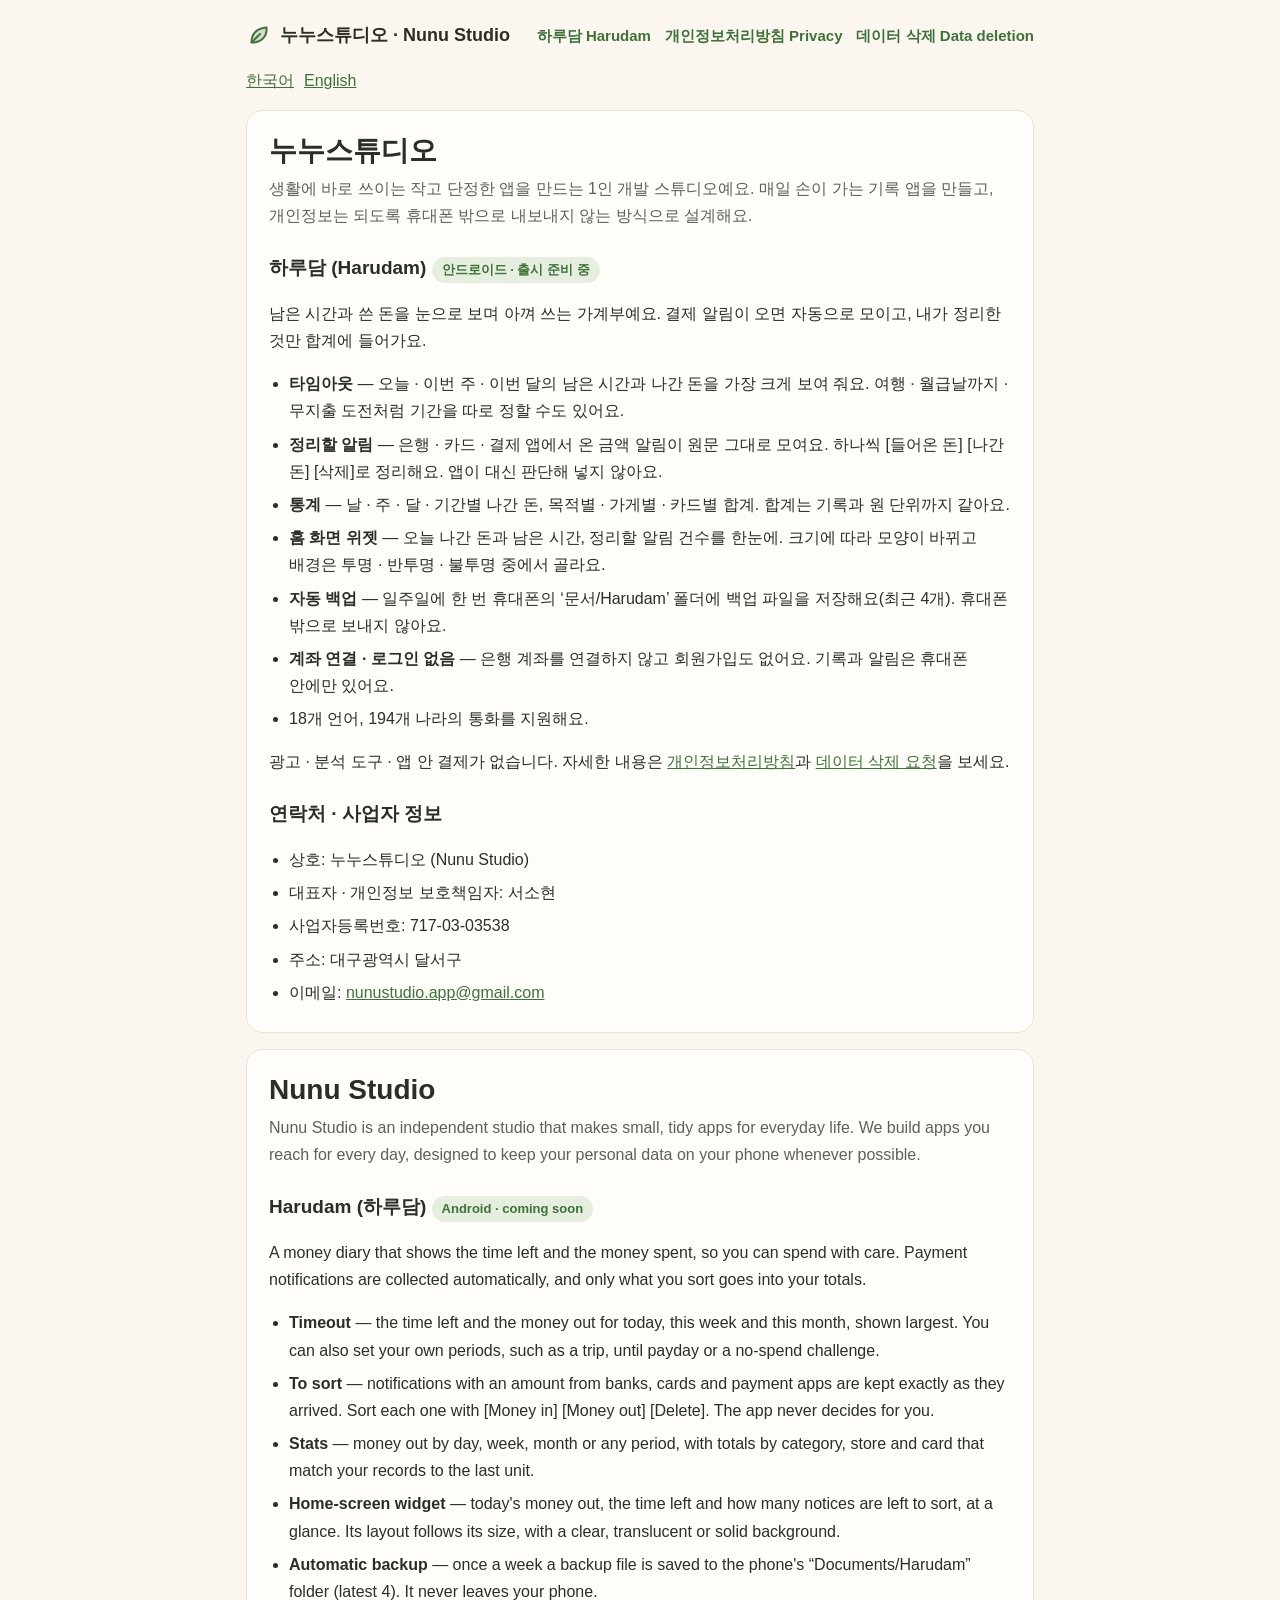
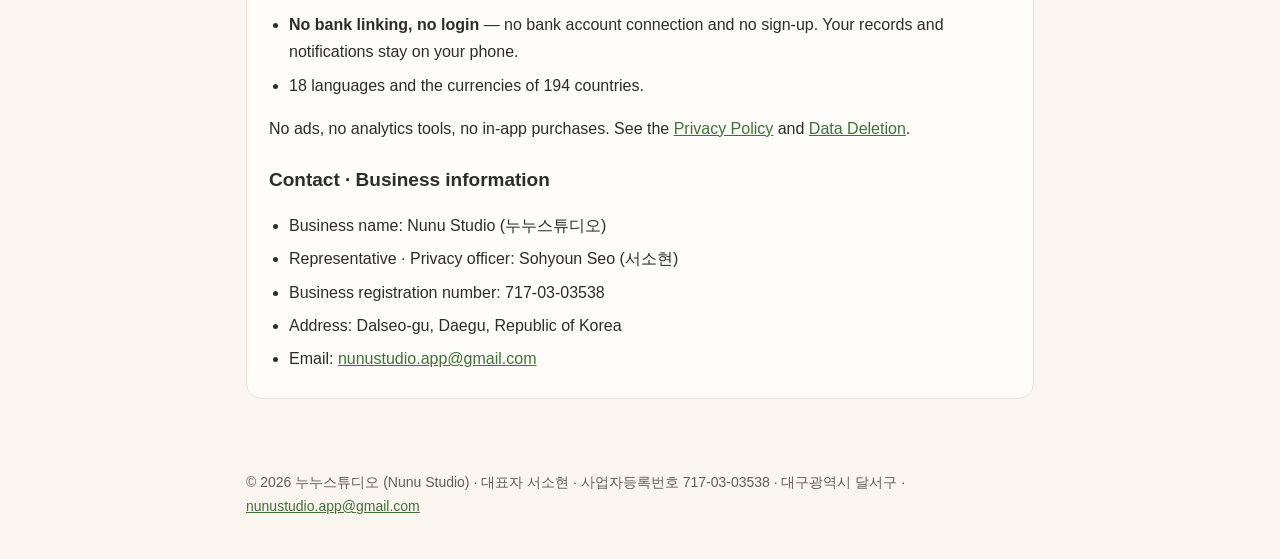
==== index.html @ e02bf1ee "Nunu Studio site: home, Harudam privacy policy (2026-11-15), data deletion" ====
<!doctype html>
<html lang="ko">
<head>
<meta charset="utf-8">
<meta name="viewport" content="width=device-width, initial-scale=1">
<title>누누스튜디오 · Nunu Studio</title>
<meta name="description" content="누누스튜디오(Nunu Studio)는 생활에 바로 쓰이는 작고 단정한 앱을 만드는 1인 개발 스튜디오입니다. 가계부 앱 하루담(Harudam).">
<link rel="stylesheet" href="style.css">
</head>
<body>
<header><a class="brand" href="./"><svg class="leaf" viewBox="0 0 24 24" aria-hidden="true"><path d="M5,19C5,11 10,5.5 19,5C19.5,13.5 14,19 6,19Z" fill="#3F7139" fill-opacity=".2"/><path d="M5,19C5,11 10,5.5 19,5C19.5,13.5 14,19 6,19M5,19L13,11" fill="none" stroke="#3F7139" stroke-width="1.8" stroke-linecap="round" stroke-linejoin="round"/></svg><span>누누스튜디오 · Nunu Studio</span></a>
<nav><a href="#harudam">하루담 Harudam</a><a href="privacy/">개인정보처리방침 Privacy</a><a href="delete-data/">데이터 삭제 Data deletion</a></nav></header>
<main>
<div class="lang"><a href="#ko">한국어</a><a href="#en">English</a></div>
<section id="ko" lang="ko">
<h1>누누스튜디오</h1>
<p class="lead">생활에 바로 쓰이는 작고 단정한 앱을 만드는 1인 개발 스튜디오예요. 매일 손이 가는 기록 앱을 만들고, 개인정보는 되도록 휴대폰 밖으로 내보내지 않는 방식으로 설계해요.</p>
<h2 id="harudam">하루담 (Harudam) <span class="tag">안드로이드 · 출시 준비 중</span></h2>
<p>남은 시간과 쓴 돈을 눈으로 보며 아껴 쓰는 가계부예요. 결제 알림이 오면 자동으로 모이고, 내가 정리한 것만 합계에 들어가요.</p>
<ul>
<li><b>타임아웃</b> — 오늘 · 이번 주 · 이번 달의 남은 시간과 나간 돈을 가장 크게 보여 줘요. 여행 · 월급날까지 · 무지출 도전처럼 기간을 따로 정할 수도 있어요.</li>
<li><b>정리할 알림</b> — 은행 · 카드 · 결제 앱에서 온 금액 알림이 원문 그대로 모여요. 하나씩 [들어온 돈] [나간 돈] [삭제]로 정리해요. 앱이 대신 판단해 넣지 않아요.</li>
<li><b>통계</b> — 날 · 주 · 달 · 기간별 나간 돈, 목적별 · 가게별 · 카드별 합계. 합계는 기록과 원 단위까지 같아요.</li>
<li><b>홈 화면 위젯</b> — 오늘 나간 돈과 남은 시간, 정리할 알림 건수를 한눈에. 크기에 따라 모양이 바뀌고 배경은 투명 · 반투명 · 불투명 중에서 골라요.</li>
<li><b>자동 백업</b> — 일주일에 한 번 휴대폰의 ‘문서/Harudam’ 폴더에 백업 파일을 저장해요(최근 4개). 휴대폰 밖으로 보내지 않아요.</li>
<li><b>계좌 연결 · 로그인 없음</b> — 은행 계좌를 연결하지 않고 회원가입도 없어요. 기록과 알림은 휴대폰 안에만 있어요.</li>
<li>18개 언어, 194개 나라의 통화를 지원해요.</li>
</ul>
<p>광고 · 분석 도구 · 앱 안 결제가 없습니다. 자세한 내용은 <a href="privacy/">개인정보처리방침</a>과 <a href="delete-data/">데이터 삭제 요청</a>을 보세요.</p>
<h2>연락처 · 사업자 정보</h2>
<ul>
<li>상호: 누누스튜디오 (Nunu Studio)</li>
<li>대표자 · 개인정보 보호책임자: 서소현</li>
<li>사업자등록번호: 717-03-03538</li>
<li>주소: 대구광역시 달서구</li>
<li>이메일: <a href="mailto:nunustudio.app@gmail.com">nunustudio.app@gmail.com</a></li>
</ul>
</section>
<section id="en" lang="en">
<h1>Nunu Studio</h1>
<p class="lead">Nunu Studio is an independent studio that makes small, tidy apps for everyday life. We build apps you reach for every day, designed to keep your personal data on your phone whenever possible.</p>
<h2>Harudam (하루담) <span class="tag">Android · coming soon</span></h2>
<p>A money diary that shows the time left and the money spent, so you can spend with care. Payment notifications are collected automatically, and only what you sort goes into your totals.</p>
<ul>
<li><b>Timeout</b> — the time left and the money out for today, this week and this month, shown largest. You can also set your own periods, such as a trip, until payday or a no-spend challenge.</li>
<li><b>To sort</b> — notifications with an amount from banks, cards and payment apps are kept exactly as they arrived. Sort each one with [Money in] [Money out] [Delete]. The app never decides for you.</li>
<li><b>Stats</b> — money out by day, week, month or any period, with totals by category, store and card that match your records to the last unit.</li>
<li><b>Home-screen widget</b> — today's money out, the time left and how many notices are left to sort, at a glance. Its layout follows its size, with a clear, translucent or solid background.</li>
<li><b>Automatic backup</b> — once a week a backup file is saved to the phone's “Documents/Harudam” folder (latest 4). It never leaves your phone.</li>
<li><b>No bank linking, no login</b> — no bank account connection and no sign-up. Your records and notifications stay on your phone.</li>
<li>18 languages and the currencies of 194 countries.</li>
</ul>
<p>No ads, no analytics tools, no in-app purchases. See the <a href="privacy/#en">Privacy Policy</a> and <a href="delete-data/#en">Data Deletion</a>.</p>
<h2>Contact · Business information</h2>
<ul>
<li>Business name: Nunu Studio (누누스튜디오)</li>
<li>Representative · Privacy officer: Sohyoun Seo (서소현)</li>
<li>Business registration number: 717-03-03538</li>
<li>Address: Dalseo-gu, Daegu, Republic of Korea</li>
<li>Email: <a href="mailto:nunustudio.app@gmail.com">nunustudio.app@gmail.com</a></li>
</ul>
</section>
</main>
<footer>© 2026 누누스튜디오 (Nunu Studio) · 대표자 서소현 · 사업자등록번호 717-03-03538 · 대구광역시 달서구 · <a href="mailto:nunustudio.app@gmail.com">nunustudio.app@gmail.com</a></footer>
</body>
</html>
---- style.css ----
:root{--bg:#FBF7F0;--card:#FFFDF9;--line:#ECE3D4;--ink:#2B2E26;--soft:#5E6157;--green:#3F7139;--greenSoft:#E6EFDF}
*{box-sizing:border-box}
body{word-break:keep-all;overflow-wrap:anywhere;margin:0;background:var(--bg);color:var(--ink);font:16px/1.7 -apple-system,BlinkMacSystemFont,"Apple SD Gothic Neo","Malgun Gothic","Segoe UI",Roboto,sans-serif}
a{color:var(--green)}
header{max-width:820px;margin:0 auto;padding:20px 16px 0;display:flex;align-items:center;gap:10px;flex-wrap:wrap}
header .brand{display:flex;align-items:center;gap:8px;font-weight:700;font-size:18px;text-decoration:none;color:var(--ink)}
header nav{margin-left:auto;display:flex;gap:14px;flex-wrap:wrap;font-size:15px}
header nav a{text-decoration:none;font-weight:600}
main{max-width:820px;margin:0 auto;padding:8px 16px 56px}
section{background:var(--card);border:1px solid var(--line);border-radius:16px;padding:22px 22px 10px;margin:16px 0}
h1{font-size:28px;line-height:1.3;margin:0 0 6px}h2{font-size:19px;margin:22px 0 6px}h3{font-size:16px;margin:16px 0 4px}
.lead{color:var(--soft);margin:0 0 12px}
.tag{display:inline-block;background:var(--greenSoft);color:var(--green);border-radius:999px;padding:2px 10px;font-size:13px;font-weight:600}
ul{padding-left:20px}li{margin:6px 0}
.lang{display:flex;gap:10px;margin:8px 0 0}
footer{max-width:820px;margin:0 auto;padding:0 16px 40px;color:var(--soft);font-size:14px}
.leaf{width:26px;height:26px}
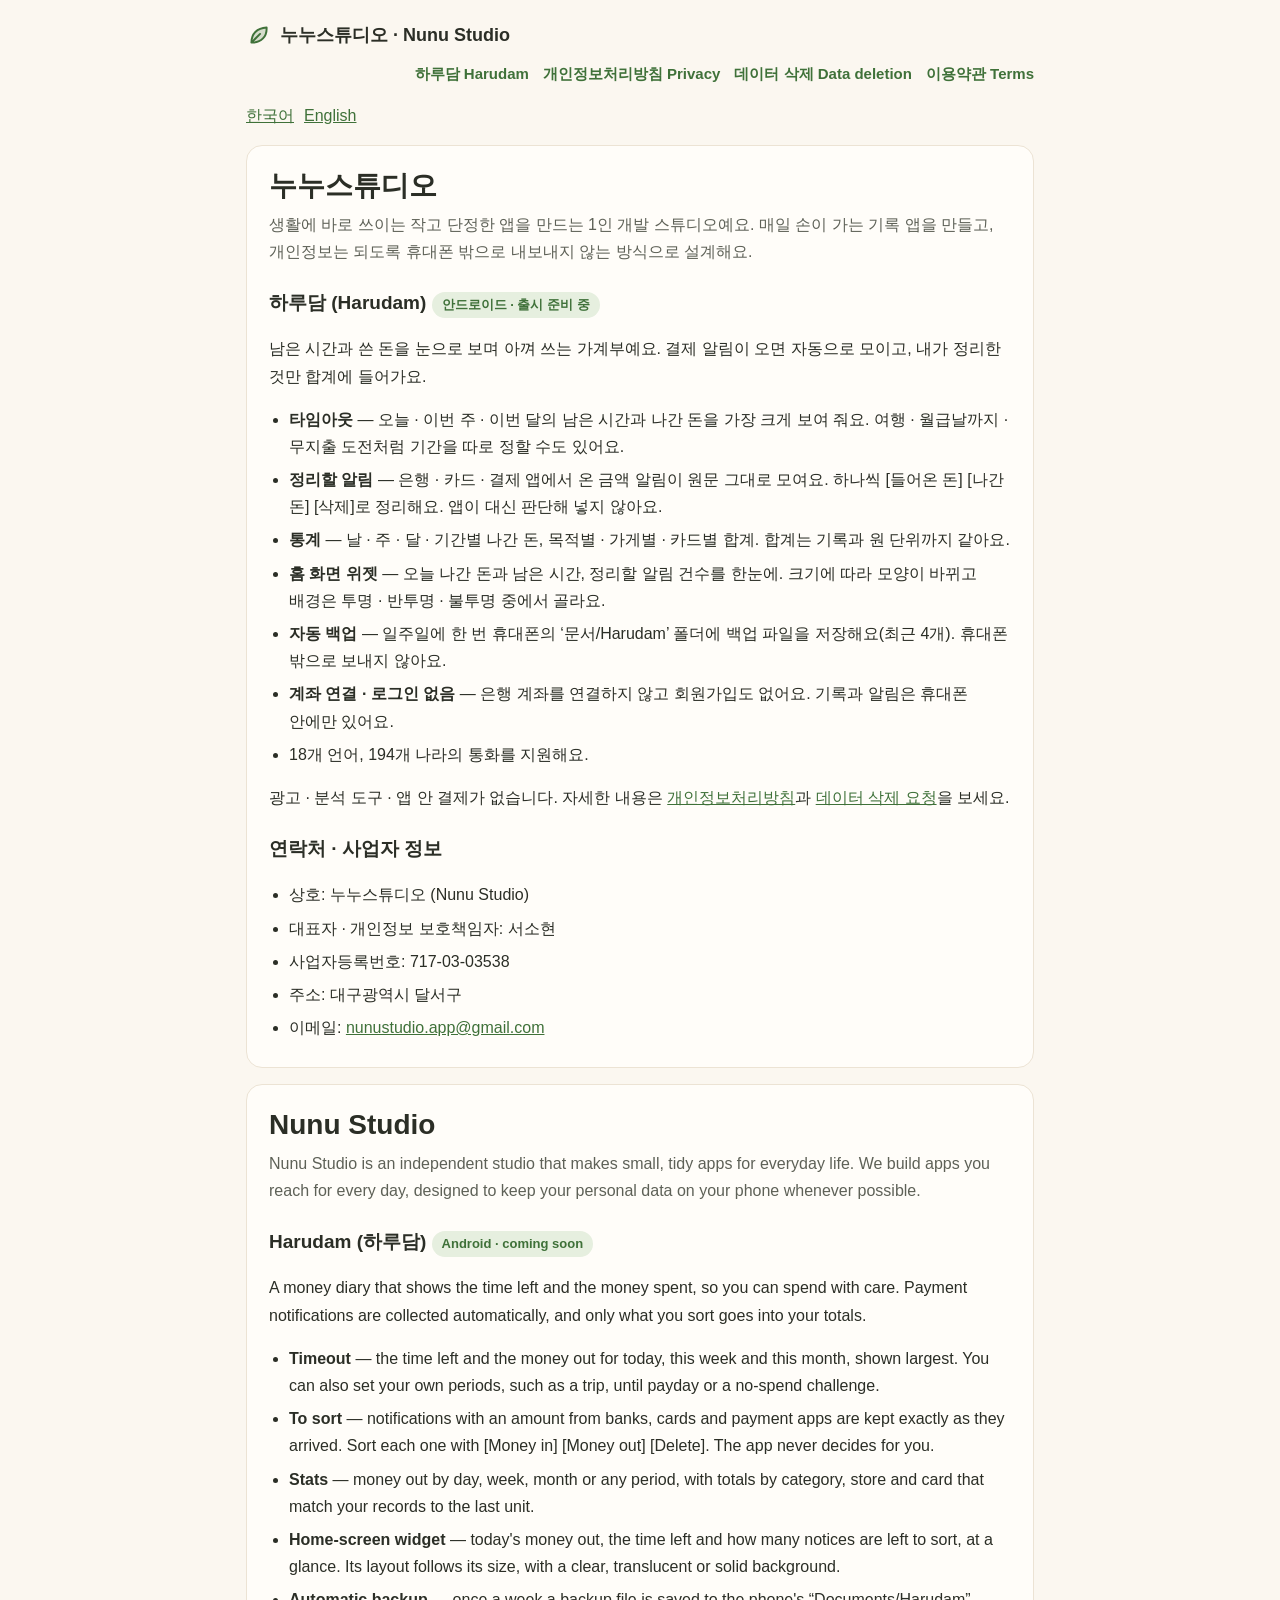
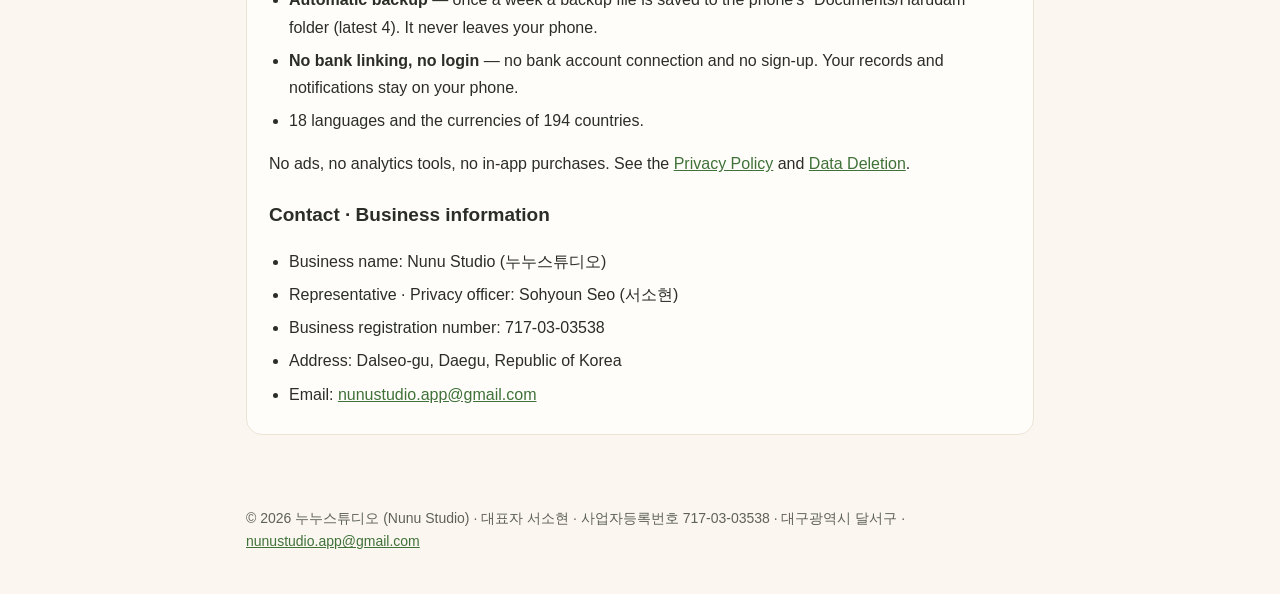
==== commit 63b519e1: "Terms of service (free version), privacy policy deletion link to this site Co-Authored-By: Claude Op" ====
--- a/index.html
+++ b/index.html
@@ -9,7 +9,7 @@
 </head>
 <body>
 <header><a class="brand" href="./"><svg class="leaf" viewBox="0 0 24 24" aria-hidden="true"><path d="M5,19C5,11 10,5.5 19,5C19.5,13.5 14,19 6,19Z" fill="#3F7139" fill-opacity=".2"/><path d="M5,19C5,11 10,5.5 19,5C19.5,13.5 14,19 6,19M5,19L13,11" fill="none" stroke="#3F7139" stroke-width="1.8" stroke-linecap="round" stroke-linejoin="round"/></svg><span>누누스튜디오 · Nunu Studio</span></a>
-<nav><a href="#harudam">하루담 Harudam</a><a href="privacy/">개인정보처리방침 Privacy</a><a href="delete-data/">데이터 삭제 Data deletion</a></nav></header>
+<nav><a href="#harudam">하루담 Harudam</a><a href="privacy/">개인정보처리방침 Privacy</a><a href="delete-data/">데이터 삭제 Data deletion</a><a href="terms/">이용약관 Terms</a></nav></header>
 <main>
 <div class="lang"><a href="#ko">한국어</a><a href="#en">English</a></div>
 <section id="ko" lang="ko">
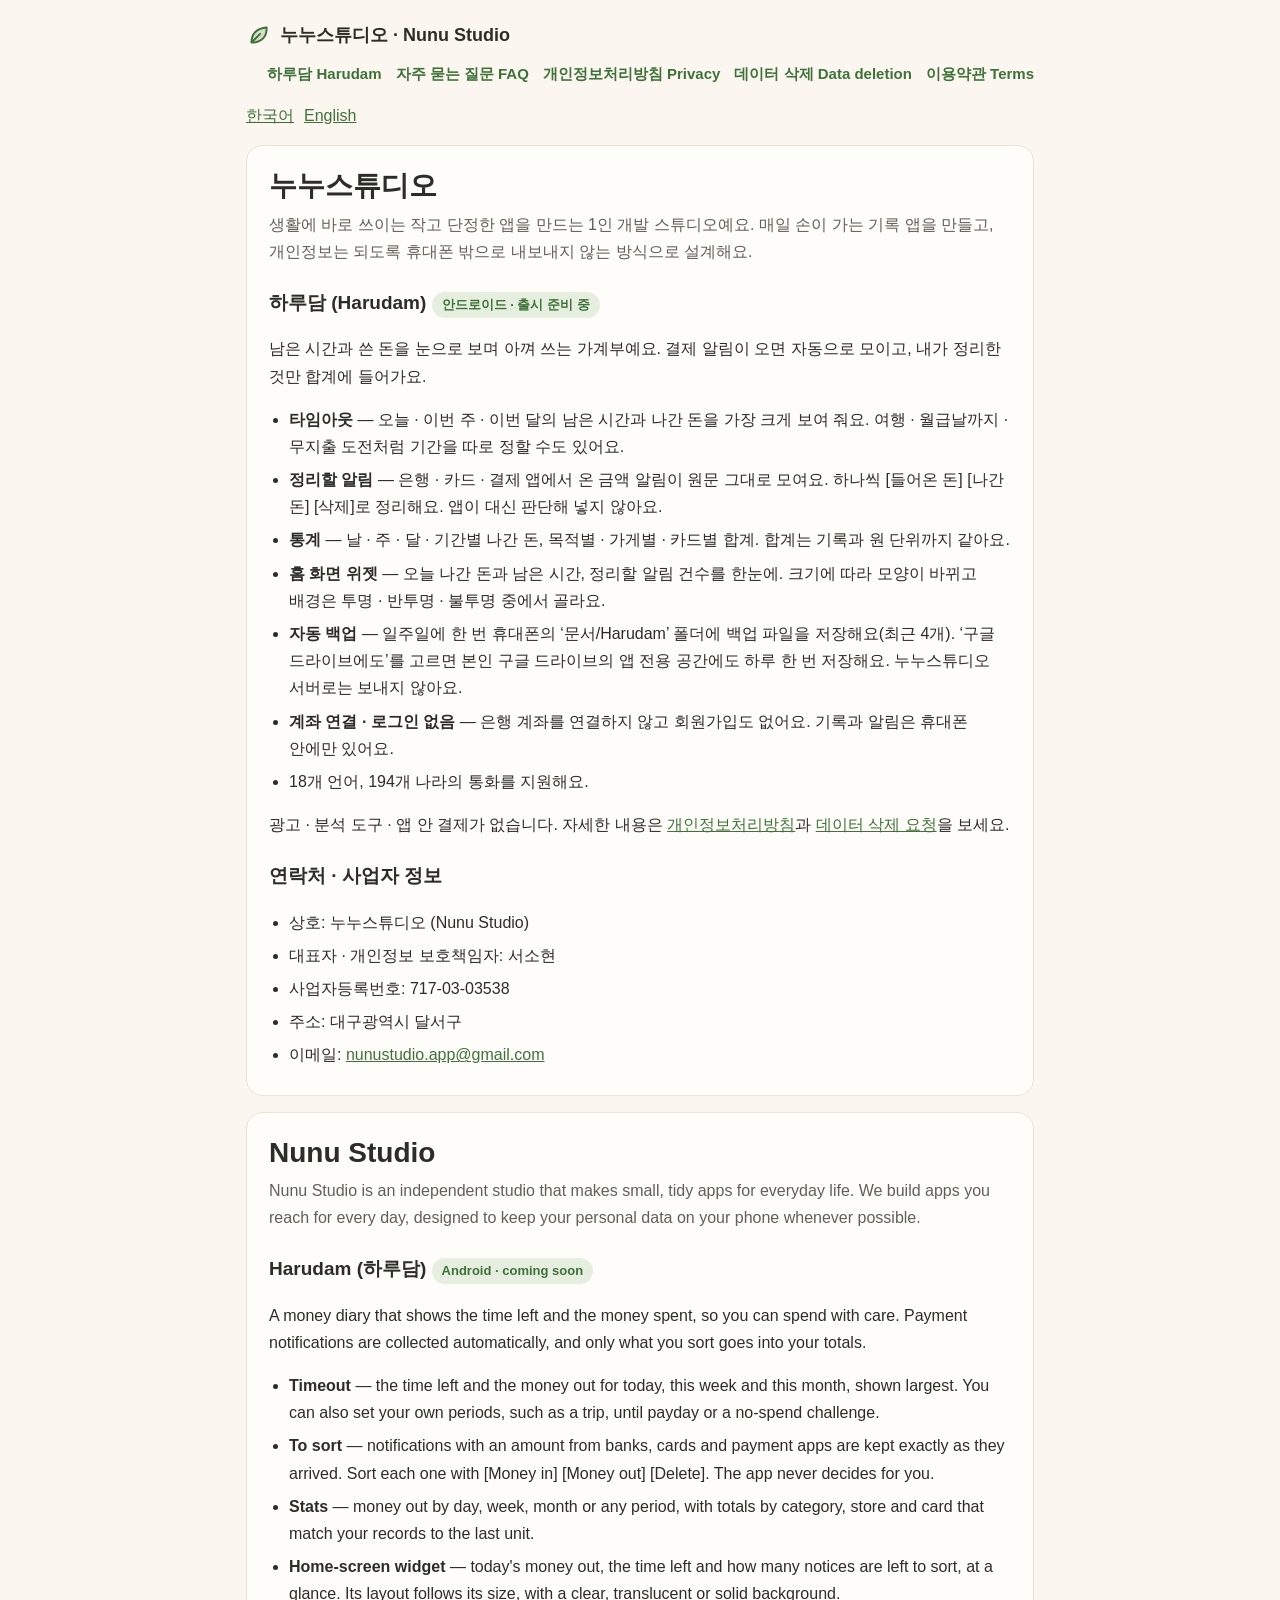
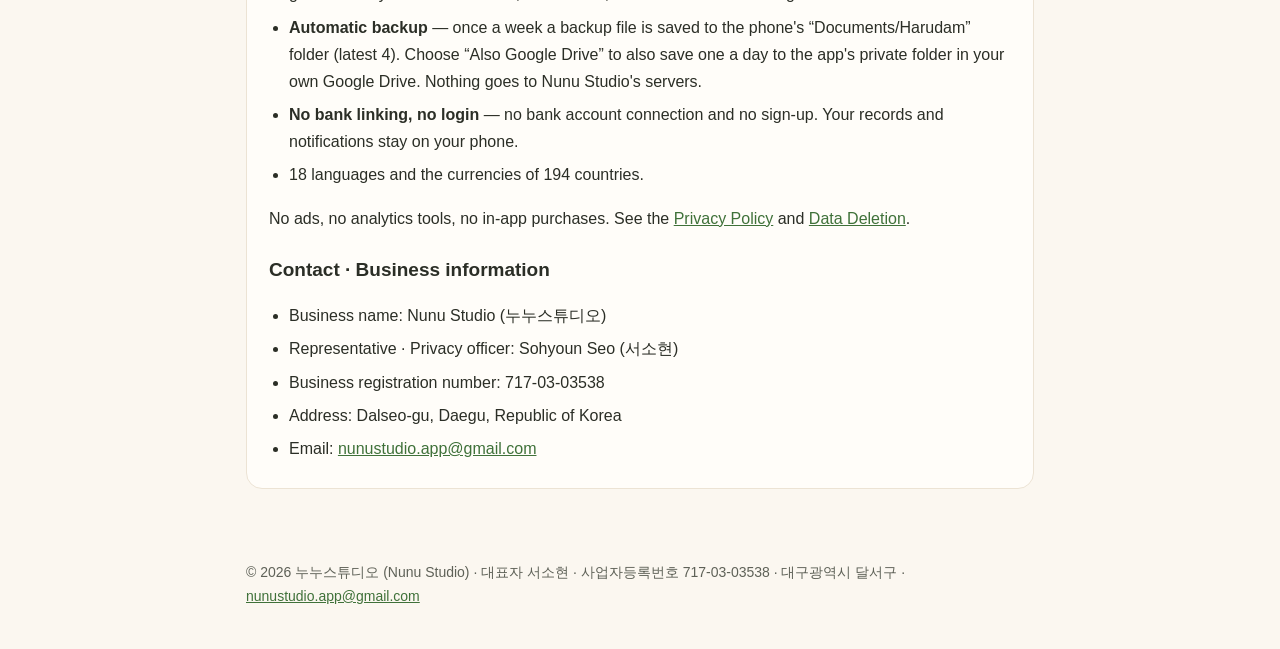
==== commit 41080fae: "FAQ page; privacy policy: recognition reports; home: FAQ link and Drive backup" ====
--- a/index.html
+++ b/index.html
@@ -9,7 +9,7 @@
 </head>
 <body>
 <header><a class="brand" href="./"><svg class="leaf" viewBox="0 0 24 24" aria-hidden="true"><path d="M5,19C5,11 10,5.5 19,5C19.5,13.5 14,19 6,19Z" fill="#3F7139" fill-opacity=".2"/><path d="M5,19C5,11 10,5.5 19,5C19.5,13.5 14,19 6,19M5,19L13,11" fill="none" stroke="#3F7139" stroke-width="1.8" stroke-linecap="round" stroke-linejoin="round"/></svg><span>누누스튜디오 · Nunu Studio</span></a>
-<nav><a href="#harudam">하루담 Harudam</a><a href="privacy/">개인정보처리방침 Privacy</a><a href="delete-data/">데이터 삭제 Data deletion</a><a href="terms/">이용약관 Terms</a></nav></header>
+<nav><a href="#harudam">하루담 Harudam</a><a href="faq/">자주 묻는 질문 FAQ</a><a href="privacy/">개인정보처리방침 Privacy</a><a href="delete-data/">데이터 삭제 Data deletion</a><a href="terms/">이용약관 Terms</a></nav></header>
 <main>
 <div class="lang"><a href="#ko">한국어</a><a href="#en">English</a></div>
 <section id="ko" lang="ko">
@@ -22,7 +22,7 @@
 <li><b>정리할 알림</b> — 은행 · 카드 · 결제 앱에서 온 금액 알림이 원문 그대로 모여요. 하나씩 [들어온 돈] [나간 돈] [삭제]로 정리해요. 앱이 대신 판단해 넣지 않아요.</li>
 <li><b>통계</b> — 날 · 주 · 달 · 기간별 나간 돈, 목적별 · 가게별 · 카드별 합계. 합계는 기록과 원 단위까지 같아요.</li>
 <li><b>홈 화면 위젯</b> — 오늘 나간 돈과 남은 시간, 정리할 알림 건수를 한눈에. 크기에 따라 모양이 바뀌고 배경은 투명 · 반투명 · 불투명 중에서 골라요.</li>
-<li><b>자동 백업</b> — 일주일에 한 번 휴대폰의 ‘문서/Harudam’ 폴더에 백업 파일을 저장해요(최근 4개). 휴대폰 밖으로 보내지 않아요.</li>
+<li><b>자동 백업</b> — 일주일에 한 번 휴대폰의 ‘문서/Harudam’ 폴더에 백업 파일을 저장해요(최근 4개). ‘구글 드라이브에도’를 고르면 본인 구글 드라이브의 앱 전용 공간에도 하루 한 번 저장해요. 누누스튜디오 서버로는 보내지 않아요.</li>
 <li><b>계좌 연결 · 로그인 없음</b> — 은행 계좌를 연결하지 않고 회원가입도 없어요. 기록과 알림은 휴대폰 안에만 있어요.</li>
 <li>18개 언어, 194개 나라의 통화를 지원해요.</li>
 </ul>
@@ -46,7 +46,7 @@
 <li><b>To sort</b> — notifications with an amount from banks, cards and payment apps are kept exactly as they arrived. Sort each one with [Money in] [Money out] [Delete]. The app never decides for you.</li>
 <li><b>Stats</b> — money out by day, week, month or any period, with totals by category, store and card that match your records to the last unit.</li>
 <li><b>Home-screen widget</b> — today's money out, the time left and how many notices are left to sort, at a glance. Its layout follows its size, with a clear, translucent or solid background.</li>
-<li><b>Automatic backup</b> — once a week a backup file is saved to the phone's “Documents/Harudam” folder (latest 4). It never leaves your phone.</li>
+<li><b>Automatic backup</b> — once a week a backup file is saved to the phone's “Documents/Harudam” folder (latest 4). Choose “Also Google Drive” to also save one a day to the app's private folder in your own Google Drive. Nothing goes to Nunu Studio's servers.</li>
 <li><b>No bank linking, no login</b> — no bank account connection and no sign-up. Your records and notifications stay on your phone.</li>
 <li>18 languages and the currencies of 194 countries.</li>
 </ul>
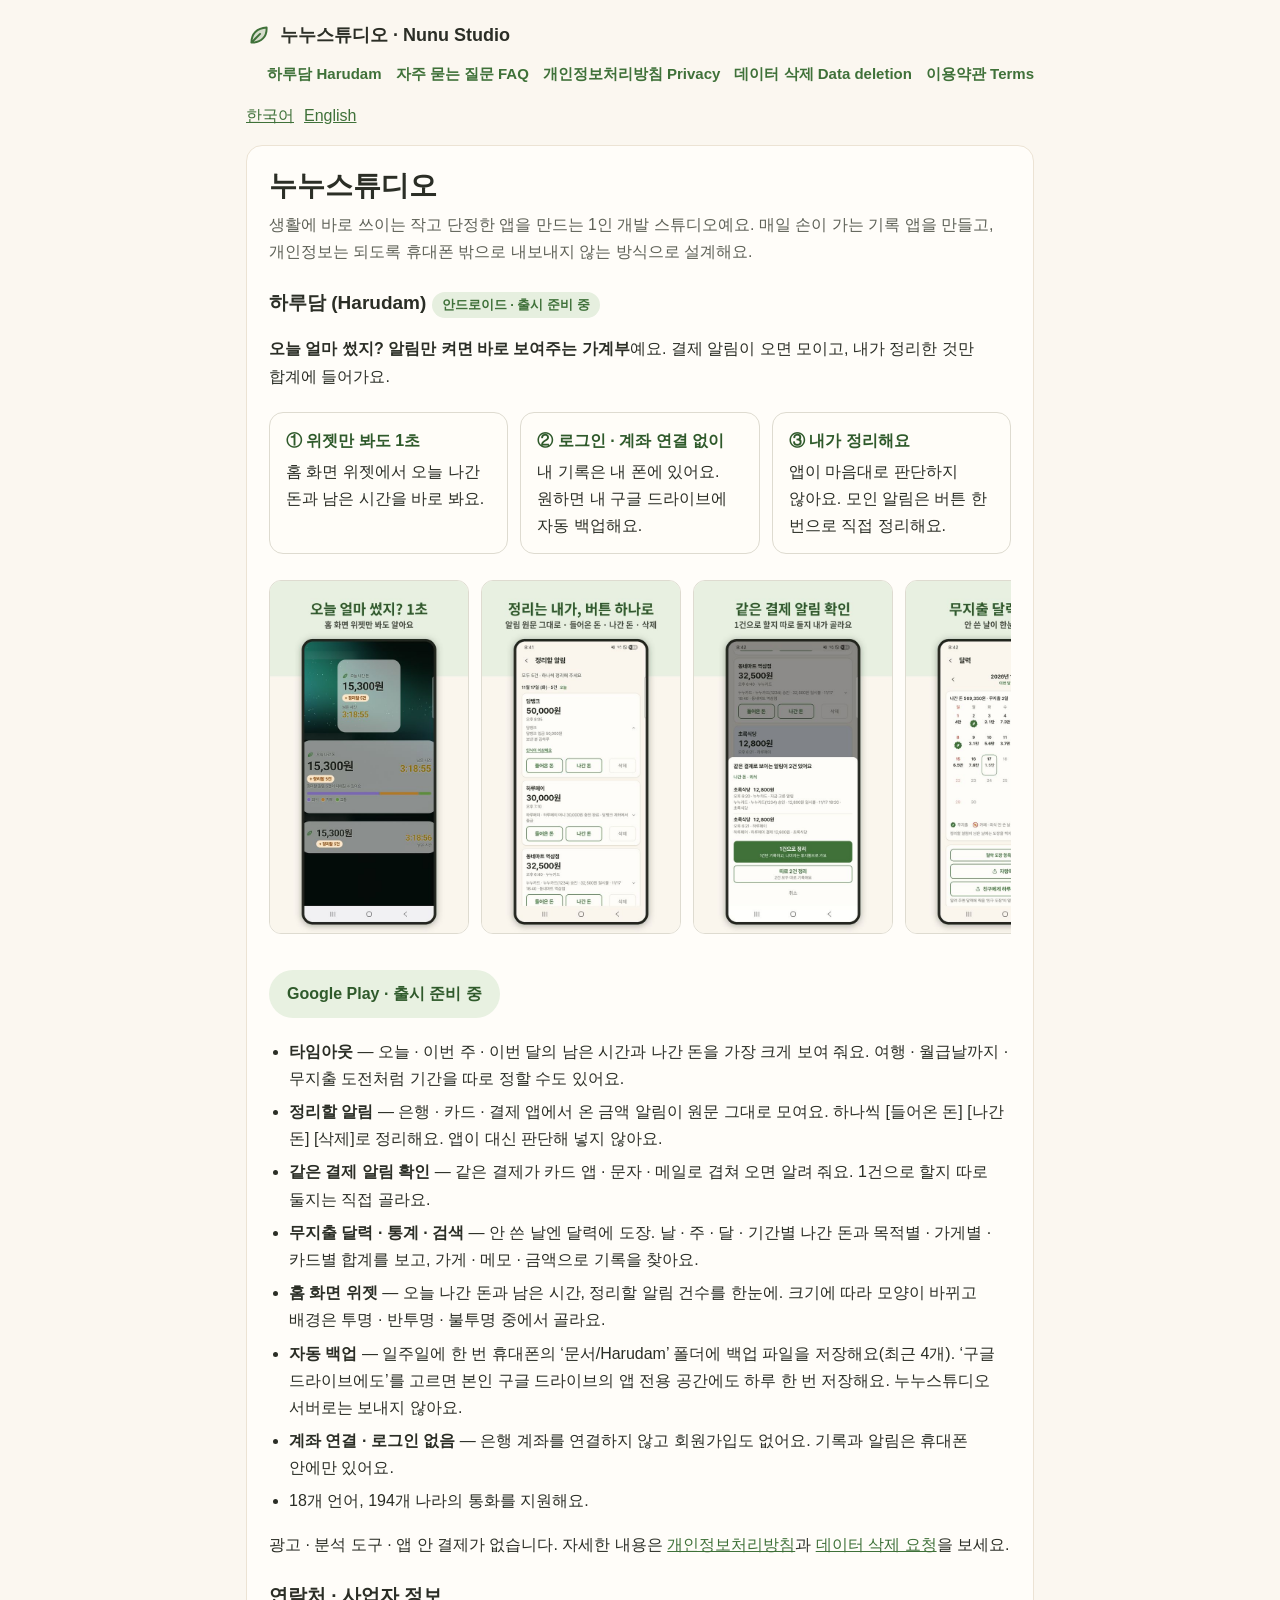
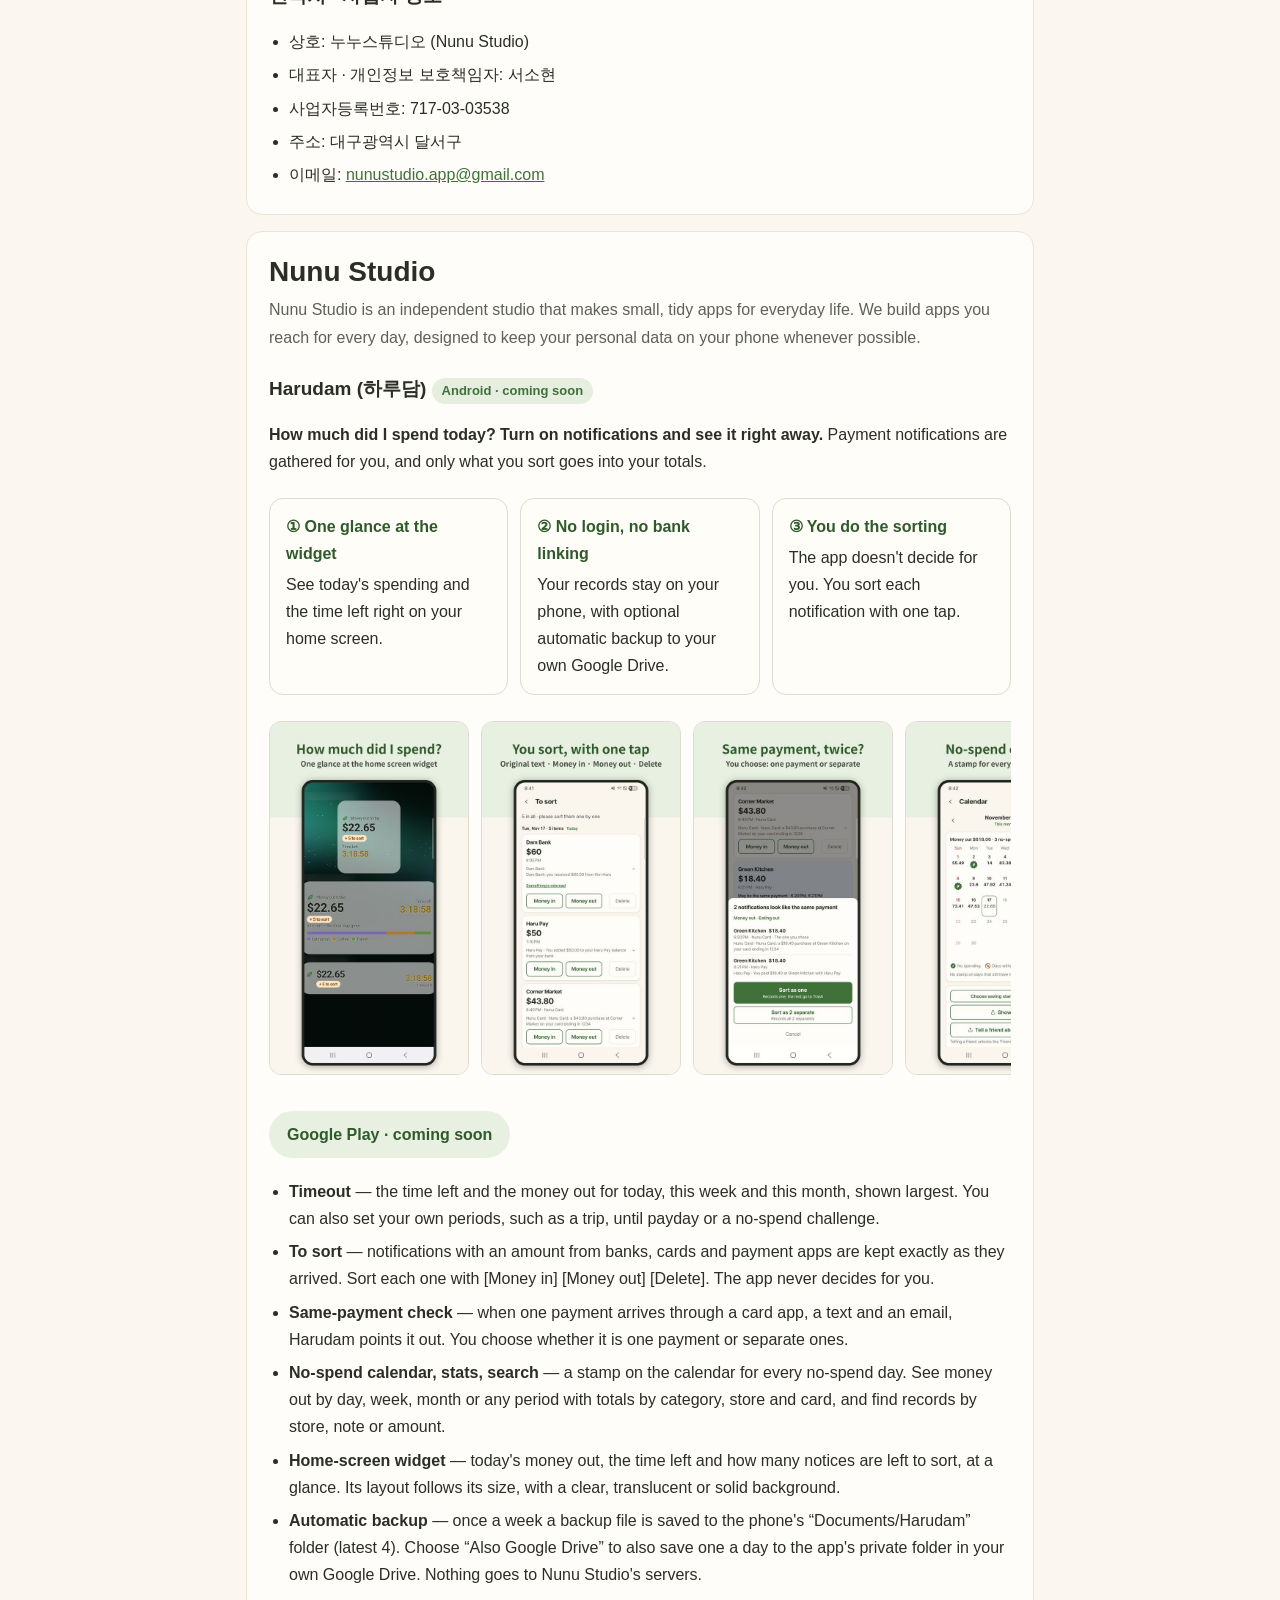
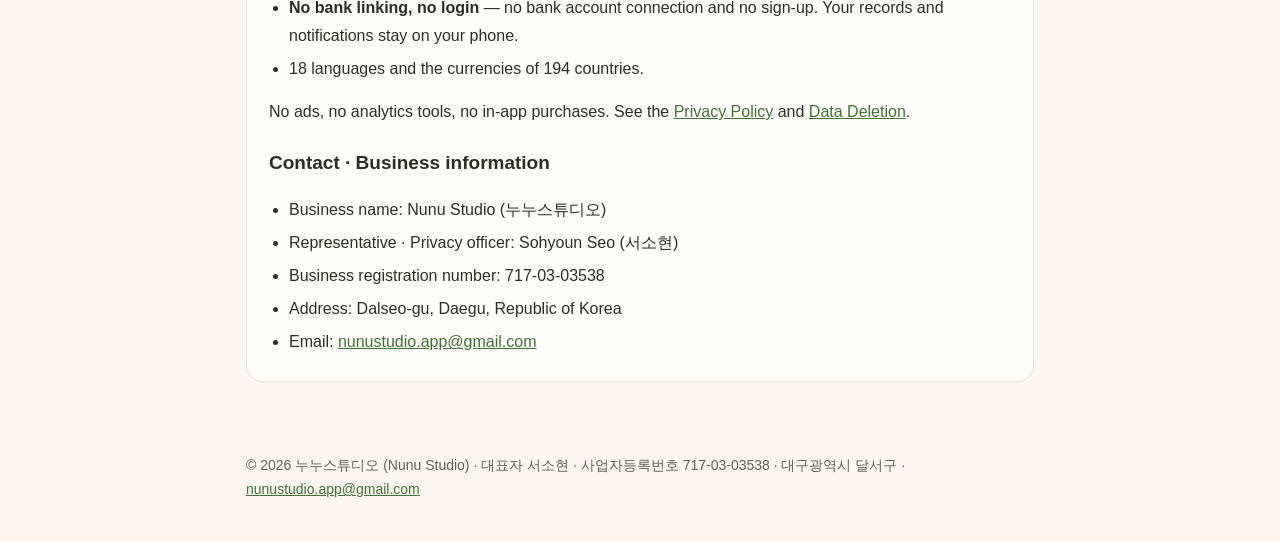
==== commit ceff65b3: "하루담 소개: 강점 3가지, 스크린샷 4장(한·영), Play 버튼 자리(출시 후 연결) Co-Authored-By: Claude Fable 5.2 <noreply@anthropi" ====
--- a/index.html
+++ b/index.html
@@ -4,8 +4,16 @@
 <meta charset="utf-8">
 <meta name="viewport" content="width=device-width, initial-scale=1">
 <title>누누스튜디오 · Nunu Studio</title>
-<meta name="description" content="누누스튜디오(Nunu Studio)는 생활에 바로 쓰이는 작고 단정한 앱을 만드는 1인 개발 스튜디오입니다. 가계부 앱 하루담(Harudam).">
+<meta name="description" content="누누스튜디오(Nunu Studio)는 생활에 바로 쓰이는 작고 단정한 앱을 만드는 1인 개발 스튜디오입니다. 하루담(Harudam) — 오늘 얼마 썼지? 알림만 켜면 바로 보여주는 가계부.">
 <link rel="stylesheet" href="style.css">
+<style>
+.strengths{display:grid;grid-template-columns:repeat(auto-fit,minmax(200px,1fr));gap:12px;margin:16px 0;padding:0;list-style:none}
+.strengths li{border:1px solid #DEDBD0;border-radius:14px;padding:14px 16px;background:#FFFDF8}
+.strengths b{display:block;color:#2F5A2B;margin-bottom:4px}
+.shots{display:flex;gap:12px;overflow-x:auto;padding:4px 0 12px;margin:12px 0}
+.shots img{width:200px;height:auto;border-radius:12px;border:1px solid #DEDBD0;flex:0 0 auto}
+.play{display:inline-block;margin:8px 0 4px;padding:10px 18px;border-radius:999px;background:#E8F1E1;color:#2F5A2B;font-weight:700}
+</style>
 </head>
 <body>
 <header><a class="brand" href="./"><svg class="leaf" viewBox="0 0 24 24" aria-hidden="true"><path d="M5,19C5,11 10,5.5 19,5C19.5,13.5 14,19 6,19Z" fill="#3F7139" fill-opacity=".2"/><path d="M5,19C5,11 10,5.5 19,5C19.5,13.5 14,19 6,19M5,19L13,11" fill="none" stroke="#3F7139" stroke-width="1.8" stroke-linecap="round" stroke-linejoin="round"/></svg><span>누누스튜디오 · Nunu Studio</span></a>
@@ -16,11 +24,24 @@
 <h1>누누스튜디오</h1>
 <p class="lead">생활에 바로 쓰이는 작고 단정한 앱을 만드는 1인 개발 스튜디오예요. 매일 손이 가는 기록 앱을 만들고, 개인정보는 되도록 휴대폰 밖으로 내보내지 않는 방식으로 설계해요.</p>
 <h2 id="harudam">하루담 (Harudam) <span class="tag">안드로이드 · 출시 준비 중</span></h2>
-<p>남은 시간과 쓴 돈을 눈으로 보며 아껴 쓰는 가계부예요. 결제 알림이 오면 자동으로 모이고, 내가 정리한 것만 합계에 들어가요.</p>
+<p><b>오늘 얼마 썼지? 알림만 켜면 바로 보여주는 가계부</b>예요. 결제 알림이 오면 모이고, 내가 정리한 것만 합계에 들어가요.</p>
+<ul class="strengths">
+<li><b>① 위젯만 봐도 1초</b>홈 화면 위젯에서 오늘 나간 돈과 남은 시간을 바로 봐요.</li>
+<li><b>② 로그인 · 계좌 연결 없이</b>내 기록은 내 폰에 있어요. 원하면 내 구글 드라이브에 자동 백업해요.</li>
+<li><b>③ 내가 정리해요</b>앱이 마음대로 판단하지 않아요. 모인 알림은 버튼 한 번으로 직접 정리해요.</li>
+</ul>
+<div class="shots">
+<img src="harudam/ko-01-widget.jpg" width="540" height="960" loading="lazy" alt="홈 화면 위젯: 오늘 나간 돈과 남은 시간">
+<img src="harudam/ko-03-sort.jpg" width="540" height="960" loading="lazy" alt="정리할 알림: 알림 원문과 들어온 돈 · 나간 돈 · 삭제 버튼">
+<img src="harudam/ko-04-dup.jpg" width="540" height="960" loading="lazy" alt="같은 결제 확인: 1건으로 할지 따로 둘지 고르는 창">
+<img src="harudam/ko-05-calendar.jpg" width="540" height="960" loading="lazy" alt="달력: 날마다 나간 돈과 무지출 도장">
+</div>
+<p><!-- PLAY_LINK_KO: 출시 후 <a class="play" href="https://play.google.com/store/apps/details?id=com.nunustudio.harudam">Google Play에서 받기</a> 로 바꿈 --><span class="play">Google Play · 출시 준비 중</span></p>
 <ul>
 <li><b>타임아웃</b> — 오늘 · 이번 주 · 이번 달의 남은 시간과 나간 돈을 가장 크게 보여 줘요. 여행 · 월급날까지 · 무지출 도전처럼 기간을 따로 정할 수도 있어요.</li>
 <li><b>정리할 알림</b> — 은행 · 카드 · 결제 앱에서 온 금액 알림이 원문 그대로 모여요. 하나씩 [들어온 돈] [나간 돈] [삭제]로 정리해요. 앱이 대신 판단해 넣지 않아요.</li>
-<li><b>통계</b> — 날 · 주 · 달 · 기간별 나간 돈, 목적별 · 가게별 · 카드별 합계. 합계는 기록과 원 단위까지 같아요.</li>
+<li><b>같은 결제 알림 확인</b> — 같은 결제가 카드 앱 · 문자 · 메일로 겹쳐 오면 알려 줘요. 1건으로 할지 따로 둘지는 직접 골라요.</li>
+<li><b>무지출 달력 · 통계 · 검색</b> — 안 쓴 날엔 달력에 도장. 날 · 주 · 달 · 기간별 나간 돈과 목적별 · 가게별 · 카드별 합계를 보고, 가게 · 메모 · 금액으로 기록을 찾아요.</li>
 <li><b>홈 화면 위젯</b> — 오늘 나간 돈과 남은 시간, 정리할 알림 건수를 한눈에. 크기에 따라 모양이 바뀌고 배경은 투명 · 반투명 · 불투명 중에서 골라요.</li>
 <li><b>자동 백업</b> — 일주일에 한 번 휴대폰의 ‘문서/Harudam’ 폴더에 백업 파일을 저장해요(최근 4개). ‘구글 드라이브에도’를 고르면 본인 구글 드라이브의 앱 전용 공간에도 하루 한 번 저장해요. 누누스튜디오 서버로는 보내지 않아요.</li>
 <li><b>계좌 연결 · 로그인 없음</b> — 은행 계좌를 연결하지 않고 회원가입도 없어요. 기록과 알림은 휴대폰 안에만 있어요.</li>
@@ -40,11 +61,24 @@
 <h1>Nunu Studio</h1>
 <p class="lead">Nunu Studio is an independent studio that makes small, tidy apps for everyday life. We build apps you reach for every day, designed to keep your personal data on your phone whenever possible.</p>
 <h2>Harudam (하루담) <span class="tag">Android · coming soon</span></h2>
-<p>A money diary that shows the time left and the money spent, so you can spend with care. Payment notifications are collected automatically, and only what you sort goes into your totals.</p>
+<p><b>How much did I spend today? Turn on notifications and see it right away.</b> Payment notifications are gathered for you, and only what you sort goes into your totals.</p>
+<ul class="strengths">
+<li><b>① One glance at the widget</b>See today's spending and the time left right on your home screen.</li>
+<li><b>② No login, no bank linking</b>Your records stay on your phone, with optional automatic backup to your own Google Drive.</li>
+<li><b>③ You do the sorting</b>The app doesn't decide for you. You sort each notification with one tap.</li>
+</ul>
+<div class="shots">
+<img src="harudam/en-01-widget.jpg" width="540" height="960" loading="lazy" alt="Home screen widget: today's spending and time left">
+<img src="harudam/en-03-sort.jpg" width="540" height="960" loading="lazy" alt="To sort: the notification text with Money in, Money out or Delete">
+<img src="harudam/en-04-dup.jpg" width="540" height="960" loading="lazy" alt="Same-payment check: choose one payment or separate">
+<img src="harudam/en-05-calendar.jpg" width="540" height="960" loading="lazy" alt="Calendar: daily spending with no-spend stamps">
+</div>
+<p><!-- PLAY_LINK_EN: after launch, replace with <a class="play" href="https://play.google.com/store/apps/details?id=com.nunustudio.harudam">Get it on Google Play</a> --><span class="play">Google Play · coming soon</span></p>
 <ul>
 <li><b>Timeout</b> — the time left and the money out for today, this week and this month, shown largest. You can also set your own periods, such as a trip, until payday or a no-spend challenge.</li>
 <li><b>To sort</b> — notifications with an amount from banks, cards and payment apps are kept exactly as they arrived. Sort each one with [Money in] [Money out] [Delete]. The app never decides for you.</li>
-<li><b>Stats</b> — money out by day, week, month or any period, with totals by category, store and card that match your records to the last unit.</li>
+<li><b>Same-payment check</b> — when one payment arrives through a card app, a text and an email, Harudam points it out. You choose whether it is one payment or separate ones.</li>
+<li><b>No-spend calendar, stats, search</b> — a stamp on the calendar for every no-spend day. See money out by day, week, month or any period with totals by category, store and card, and find records by store, note or amount.</li>
 <li><b>Home-screen widget</b> — today's money out, the time left and how many notices are left to sort, at a glance. Its layout follows its size, with a clear, translucent or solid background.</li>
 <li><b>Automatic backup</b> — once a week a backup file is saved to the phone's “Documents/Harudam” folder (latest 4). Choose “Also Google Drive” to also save one a day to the app's private folder in your own Google Drive. Nothing goes to Nunu Studio's servers.</li>
 <li><b>No bank linking, no login</b> — no bank account connection and no sign-up. Your records and notifications stay on your phone.</li>
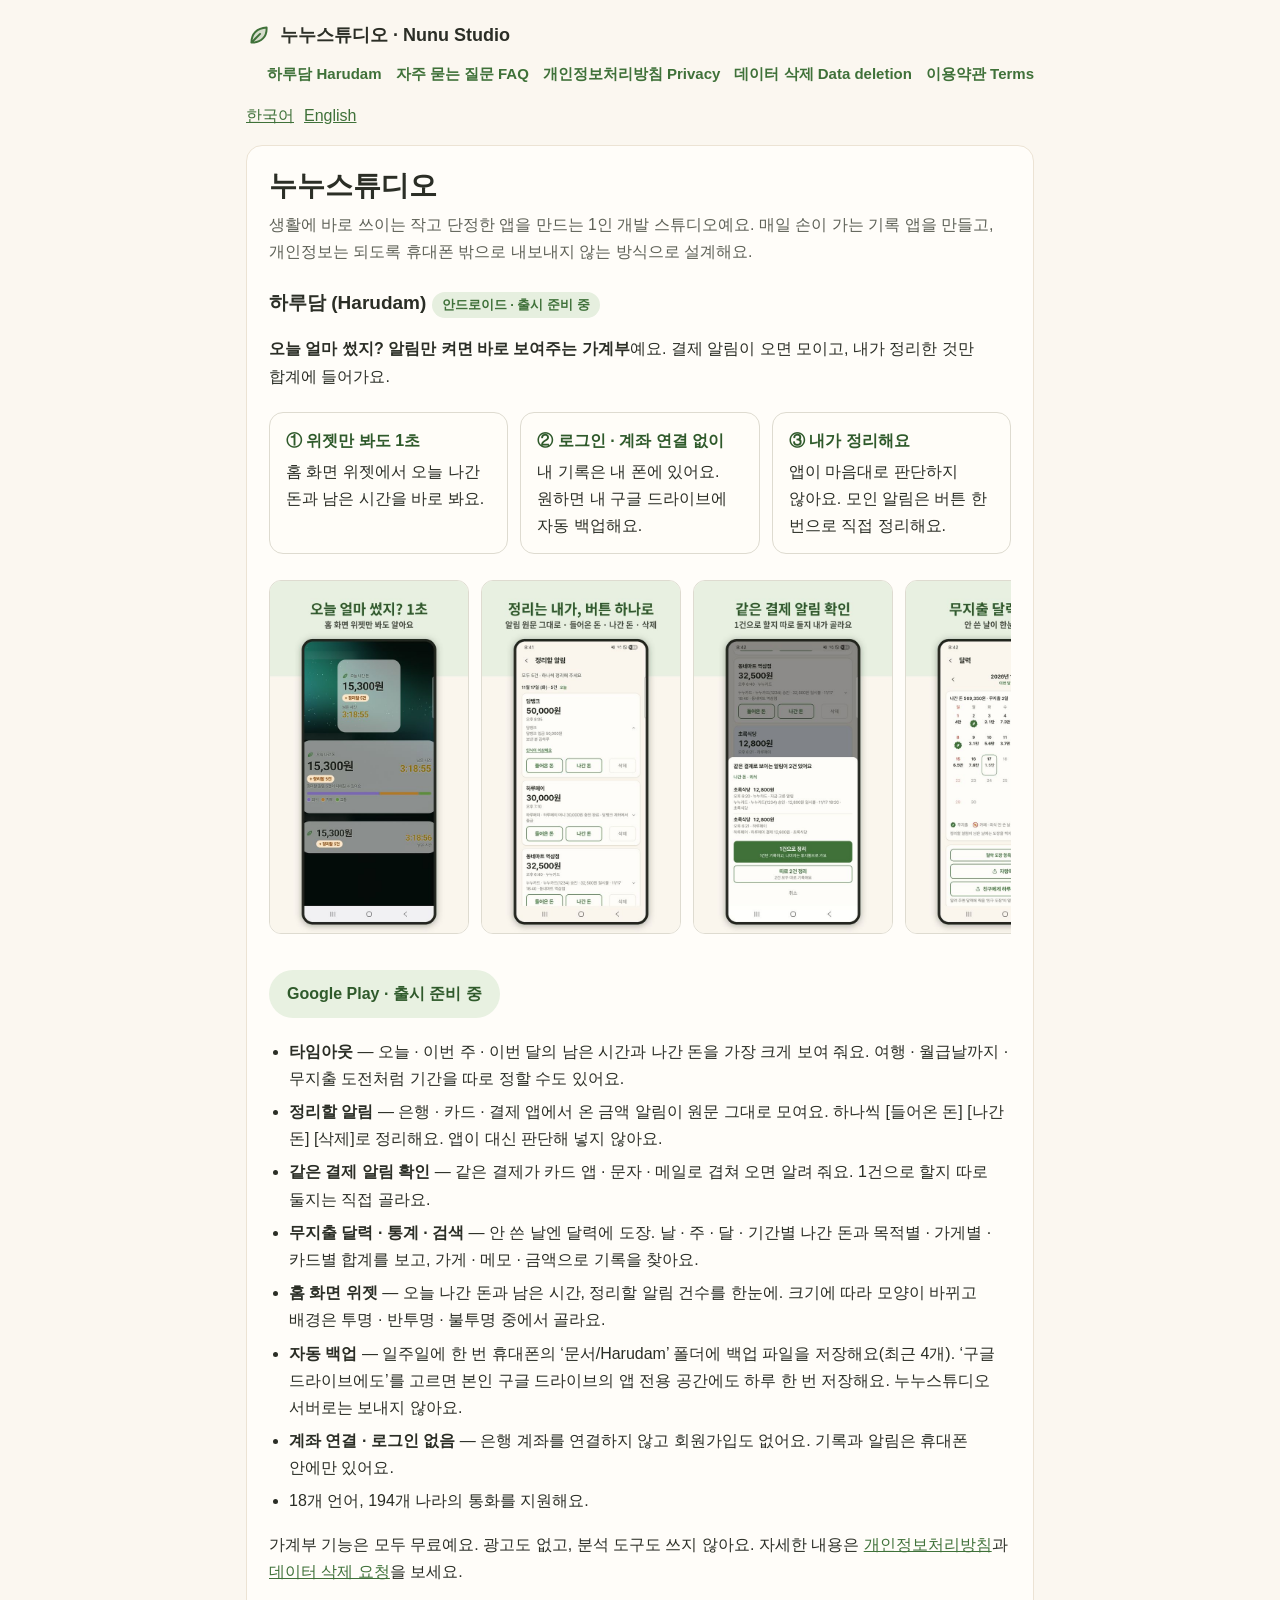
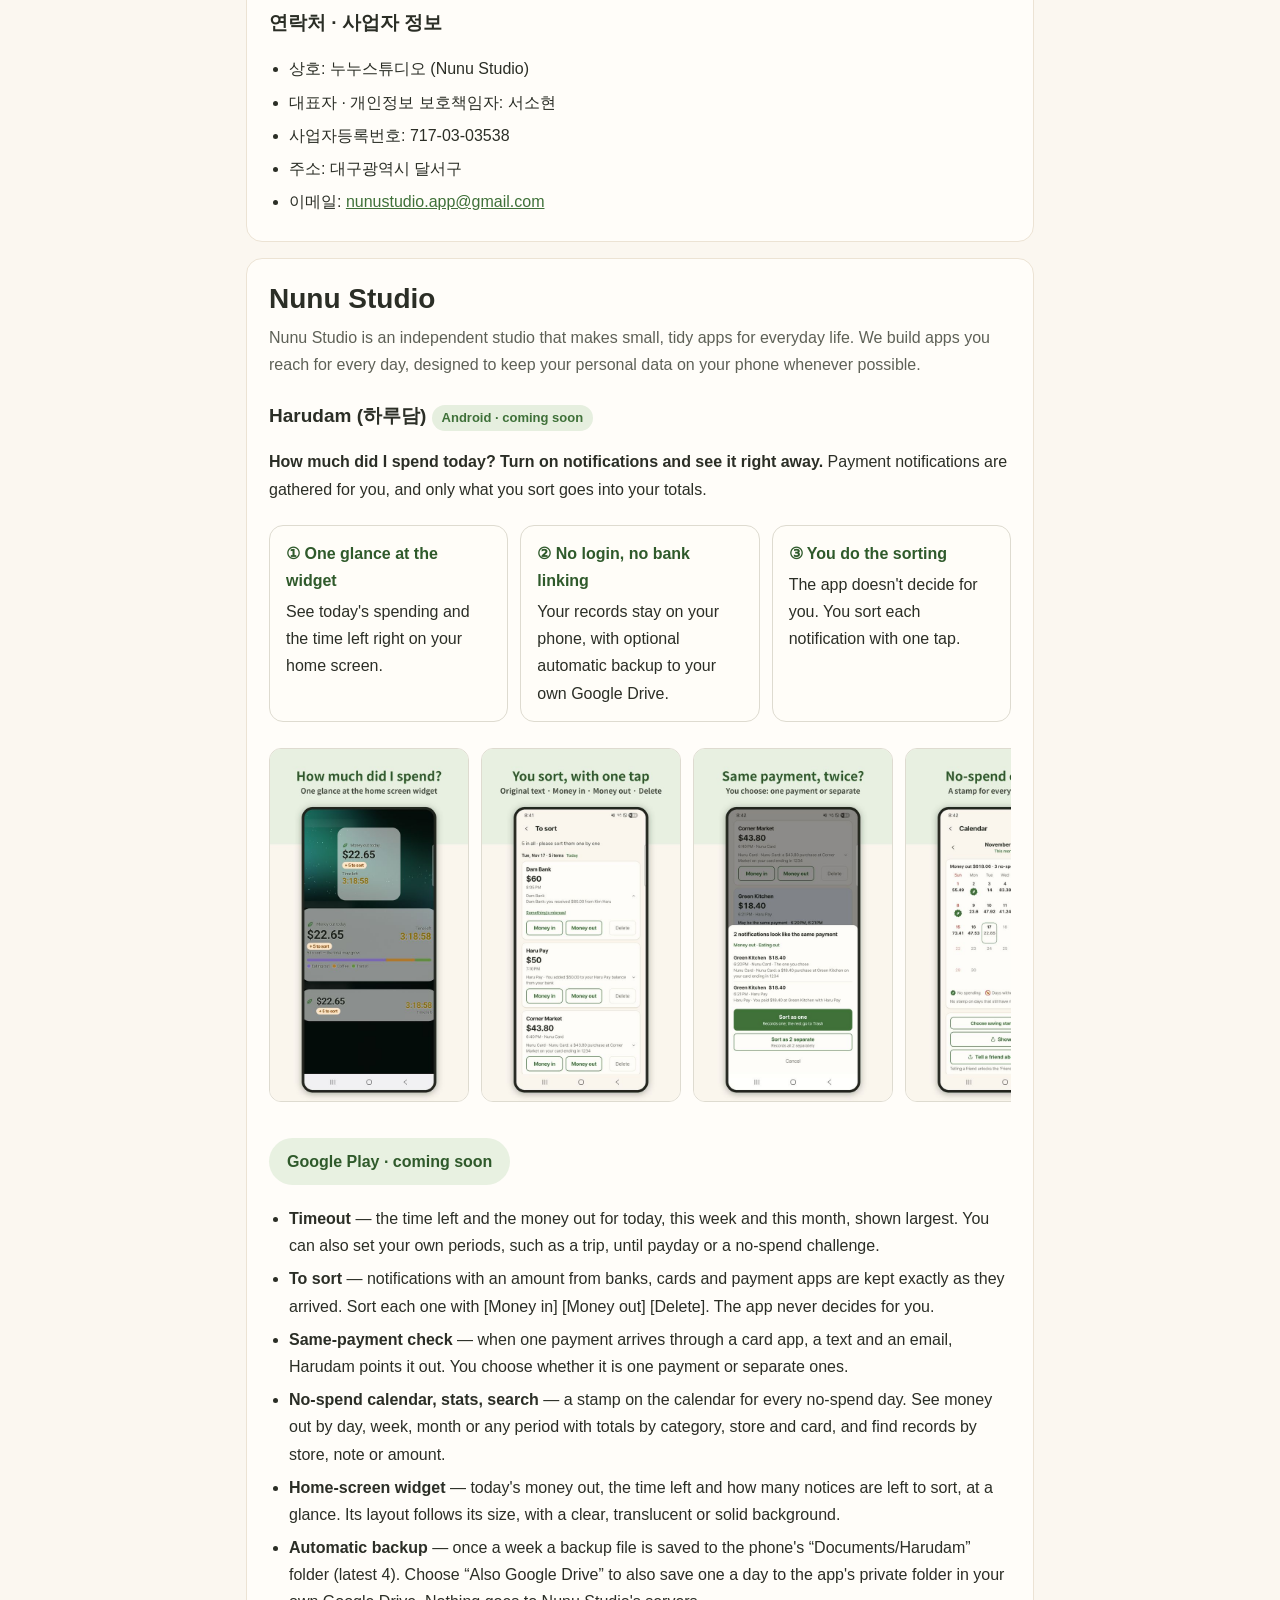
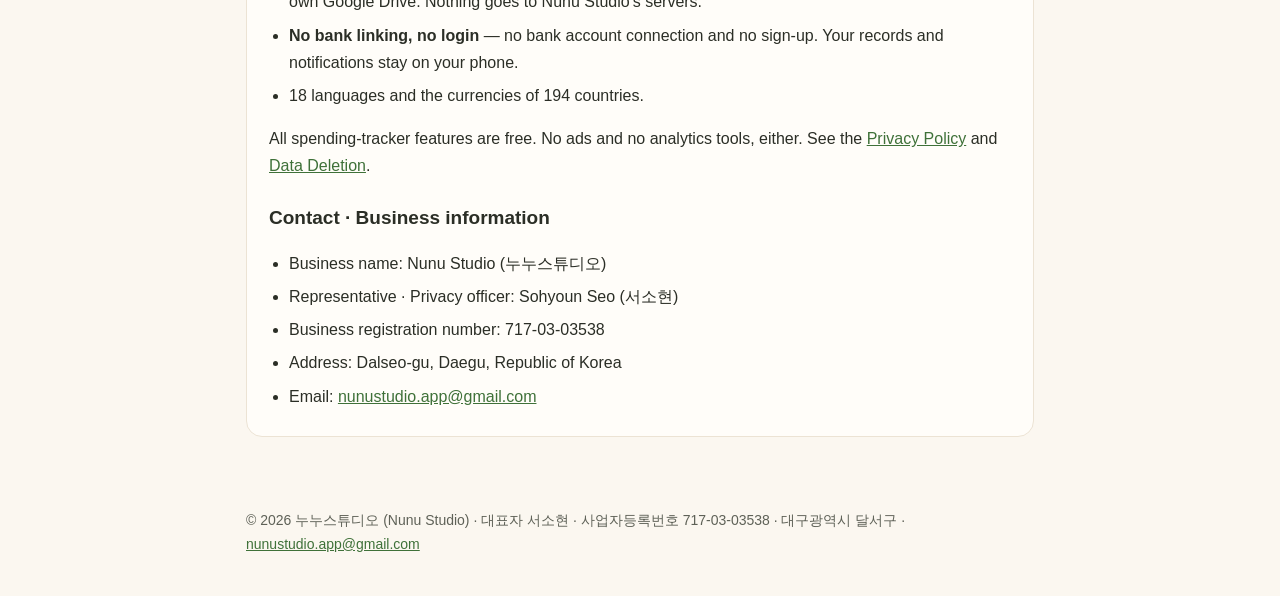
==== commit ad312516: "Free wording: spending-tracker features are free, no ads (home, terms; terms wording clarified 2026-" ====
--- a/index.html
+++ b/index.html
@@ -47,7 +47,7 @@
 <li><b>계좌 연결 · 로그인 없음</b> — 은행 계좌를 연결하지 않고 회원가입도 없어요. 기록과 알림은 휴대폰 안에만 있어요.</li>
 <li>18개 언어, 194개 나라의 통화를 지원해요.</li>
 </ul>
-<p>광고 · 분석 도구 · 앱 안 결제가 없습니다. 자세한 내용은 <a href="privacy/">개인정보처리방침</a>과 <a href="delete-data/">데이터 삭제 요청</a>을 보세요.</p>
+<p>가계부 기능은 모두 무료예요. 광고도 없고, 분석 도구도 쓰지 않아요. 자세한 내용은 <a href="privacy/">개인정보처리방침</a>과 <a href="delete-data/">데이터 삭제 요청</a>을 보세요.</p>
 <h2>연락처 · 사업자 정보</h2>
 <ul>
 <li>상호: 누누스튜디오 (Nunu Studio)</li>
@@ -84,7 +84,7 @@
 <li><b>No bank linking, no login</b> — no bank account connection and no sign-up. Your records and notifications stay on your phone.</li>
 <li>18 languages and the currencies of 194 countries.</li>
 </ul>
-<p>No ads, no analytics tools, no in-app purchases. See the <a href="privacy/#en">Privacy Policy</a> and <a href="delete-data/#en">Data Deletion</a>.</p>
+<p>All spending-tracker features are free. No ads and no analytics tools, either. See the <a href="privacy/#en">Privacy Policy</a> and <a href="delete-data/#en">Data Deletion</a>.</p>
 <h2>Contact · Business information</h2>
 <ul>
 <li>Business name: Nunu Studio (누누스튜디오)</li>
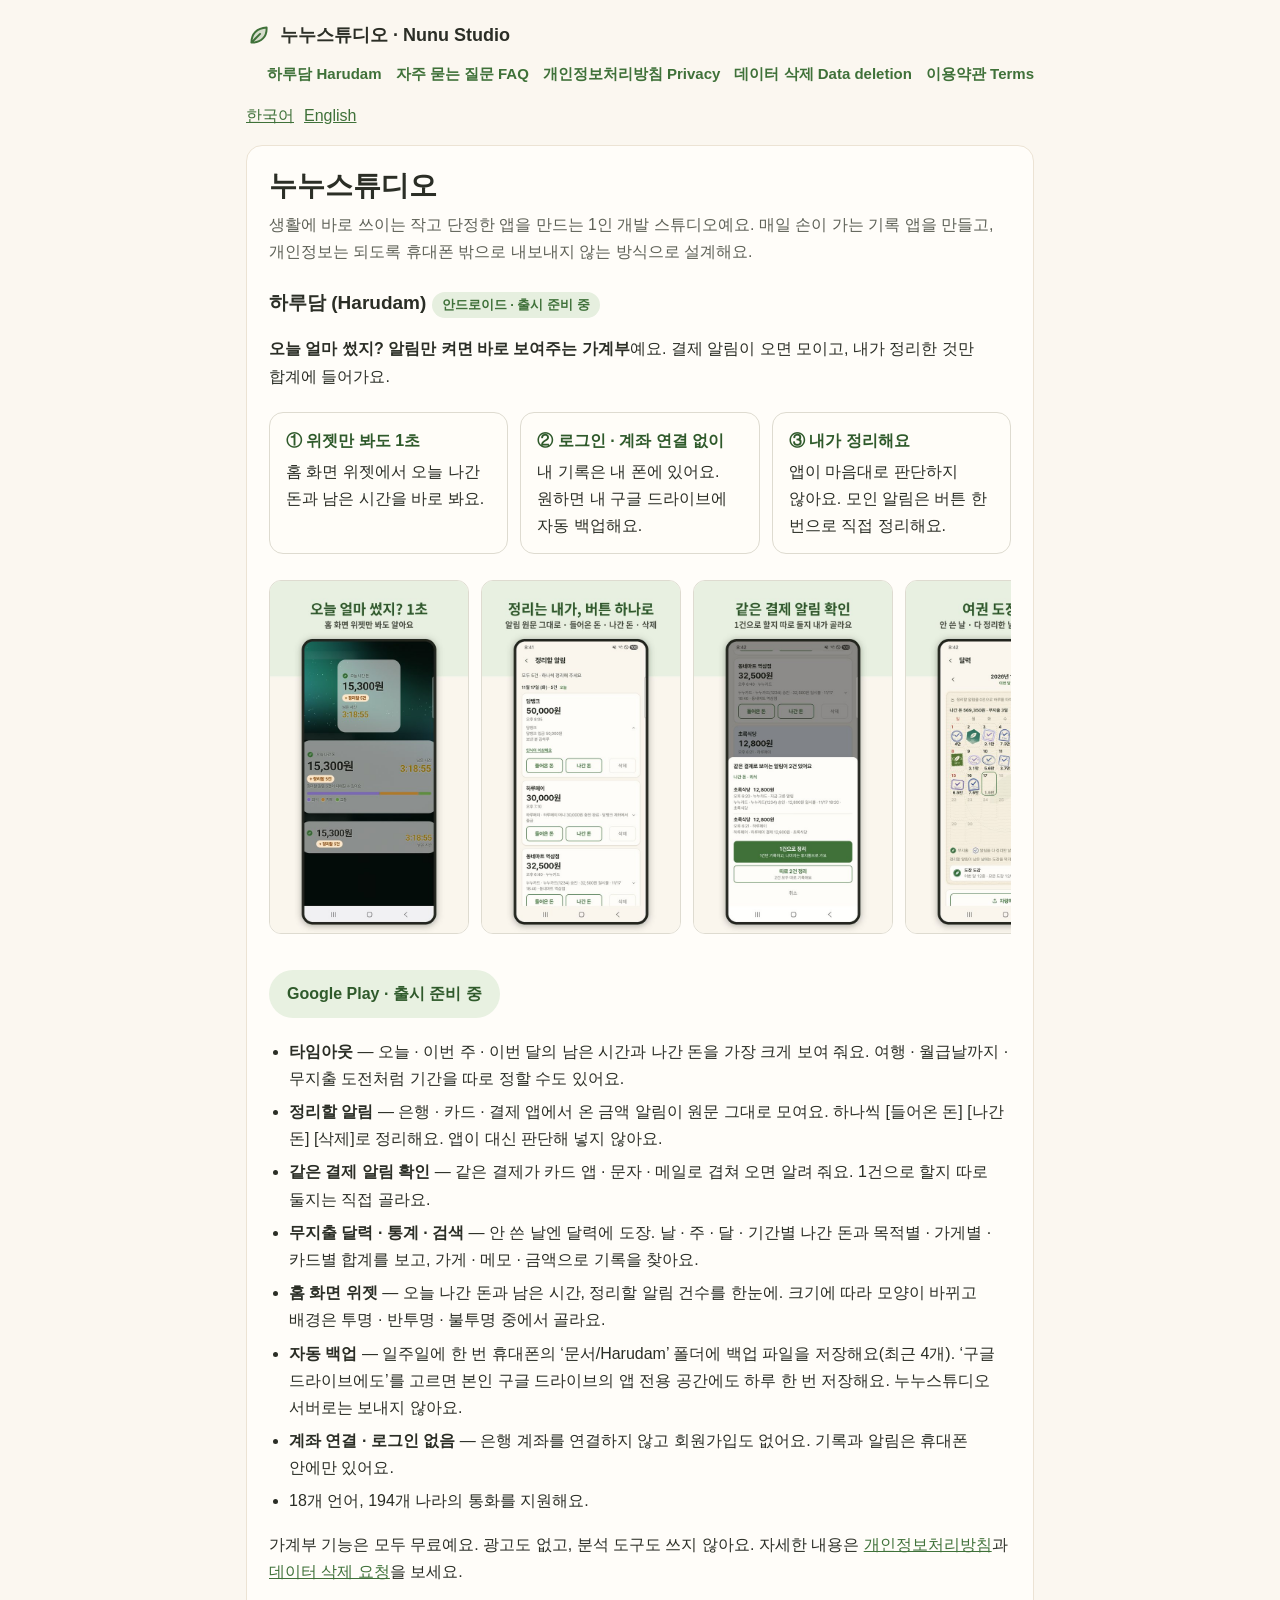
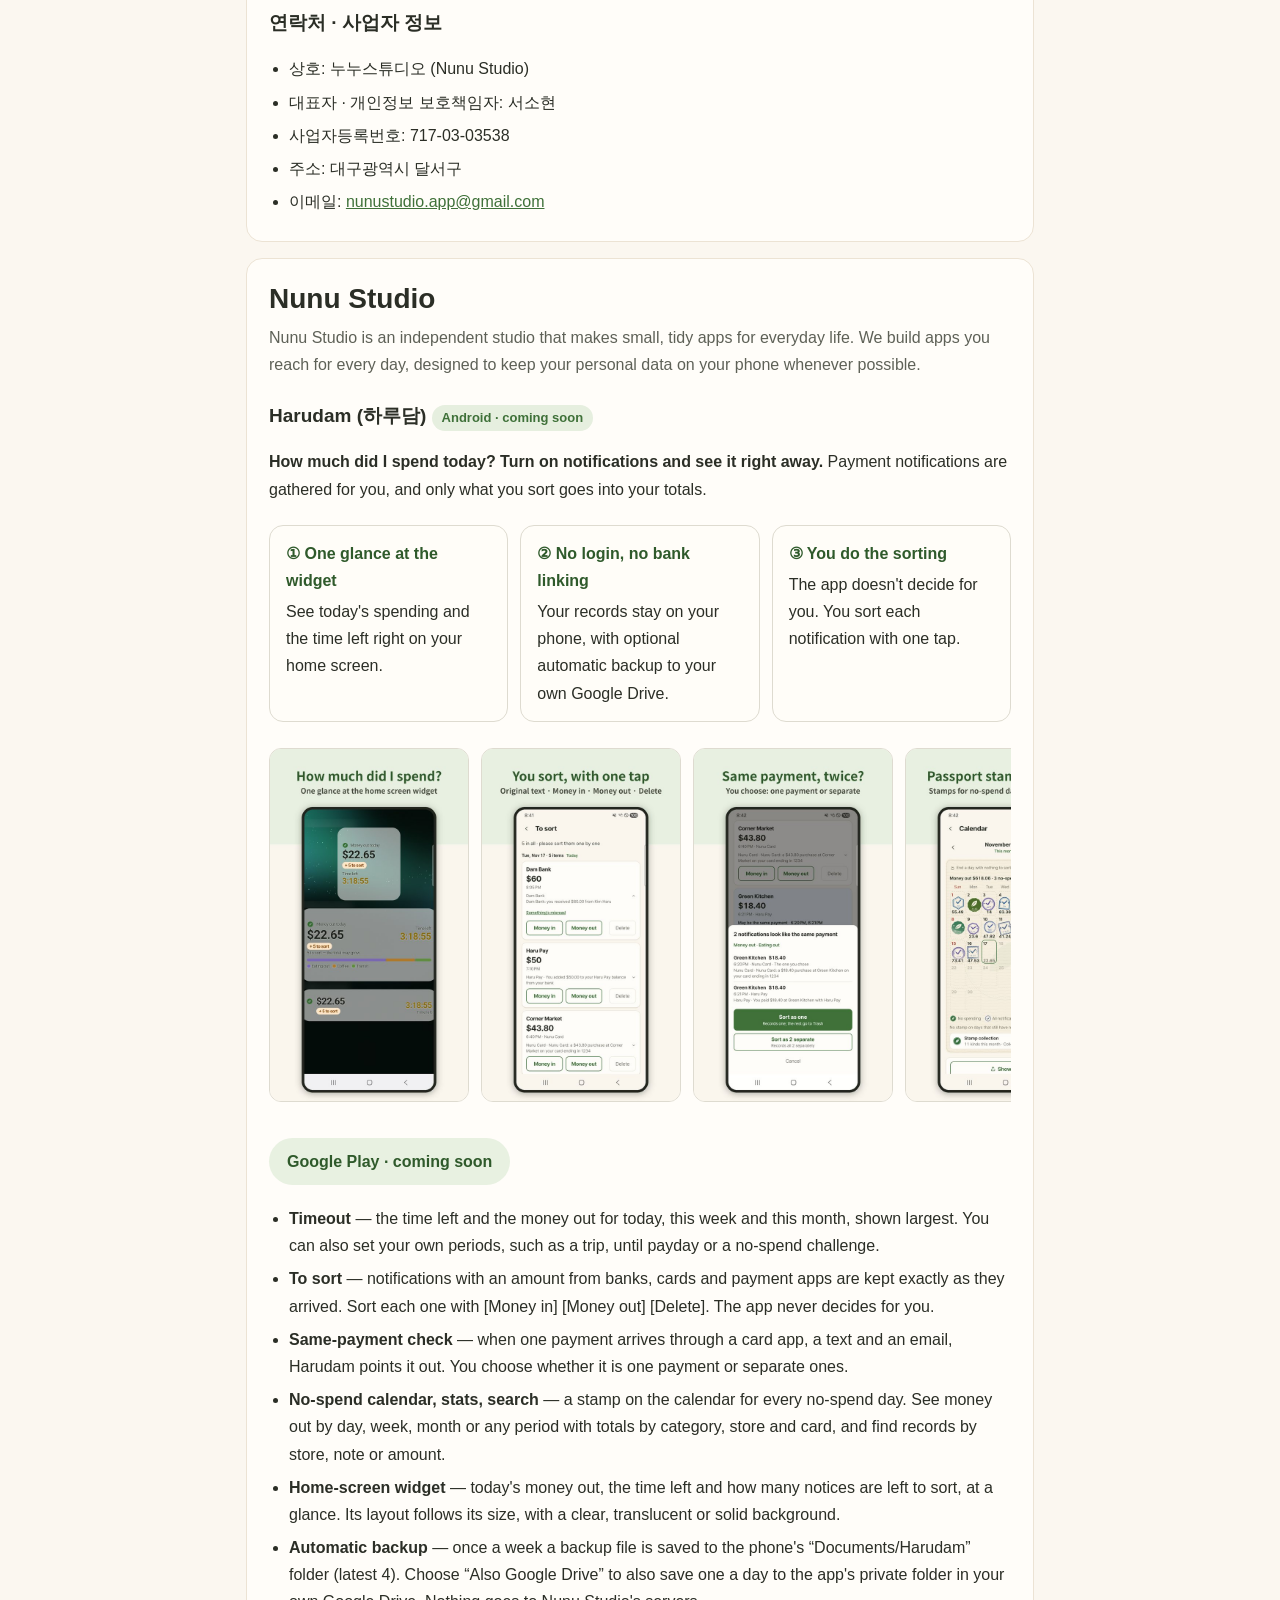
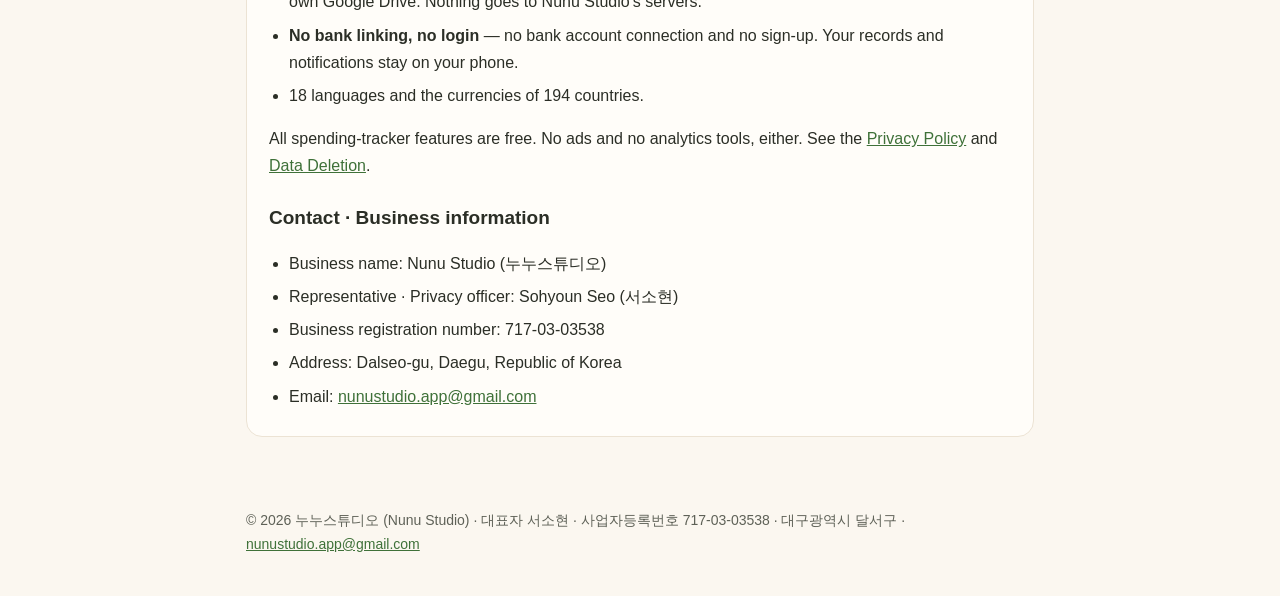
==== commit dde5b089: "Harudam screenshots from the 1.0.0 (56) app (ko, en): widget, sort, same payment, passport stamp cal" ====
--- a/index.html
+++ b/index.html
@@ -34,7 +34,7 @@
 <img src="harudam/ko-01-widget.jpg" width="540" height="960" loading="lazy" alt="홈 화면 위젯: 오늘 나간 돈과 남은 시간">
 <img src="harudam/ko-03-sort.jpg" width="540" height="960" loading="lazy" alt="정리할 알림: 알림 원문과 들어온 돈 · 나간 돈 · 삭제 버튼">
 <img src="harudam/ko-04-dup.jpg" width="540" height="960" loading="lazy" alt="같은 결제 확인: 1건으로 할지 따로 둘지 고르는 창">
-<img src="harudam/ko-05-calendar.jpg" width="540" height="960" loading="lazy" alt="달력: 날마다 나간 돈과 무지출 도장">
+<img src="harudam/ko-05-calendar.jpg" width="540" height="960" loading="lazy" alt="여권 도장 달력: 날마다 나간 돈과 무지출 · 기록 도장">
 </div>
 <p><!-- PLAY_LINK_KO: 출시 후 <a class="play" href="https://play.google.com/store/apps/details?id=com.nunustudio.harudam">Google Play에서 받기</a> 로 바꿈 --><span class="play">Google Play · 출시 준비 중</span></p>
 <ul>
@@ -71,7 +71,7 @@
 <img src="harudam/en-01-widget.jpg" width="540" height="960" loading="lazy" alt="Home screen widget: today's spending and time left">
 <img src="harudam/en-03-sort.jpg" width="540" height="960" loading="lazy" alt="To sort: the notification text with Money in, Money out or Delete">
 <img src="harudam/en-04-dup.jpg" width="540" height="960" loading="lazy" alt="Same-payment check: choose one payment or separate">
-<img src="harudam/en-05-calendar.jpg" width="540" height="960" loading="lazy" alt="Calendar: daily spending with no-spend stamps">
+<img src="harudam/en-05-calendar.jpg" width="540" height="960" loading="lazy" alt="Passport stamp calendar: daily spending with no-spend and record stamps">
 </div>
 <p><!-- PLAY_LINK_EN: after launch, replace with <a class="play" href="https://play.google.com/store/apps/details?id=com.nunustudio.harudam">Get it on Google Play</a> --><span class="play">Google Play · coming soon</span></p>
 <ul>
